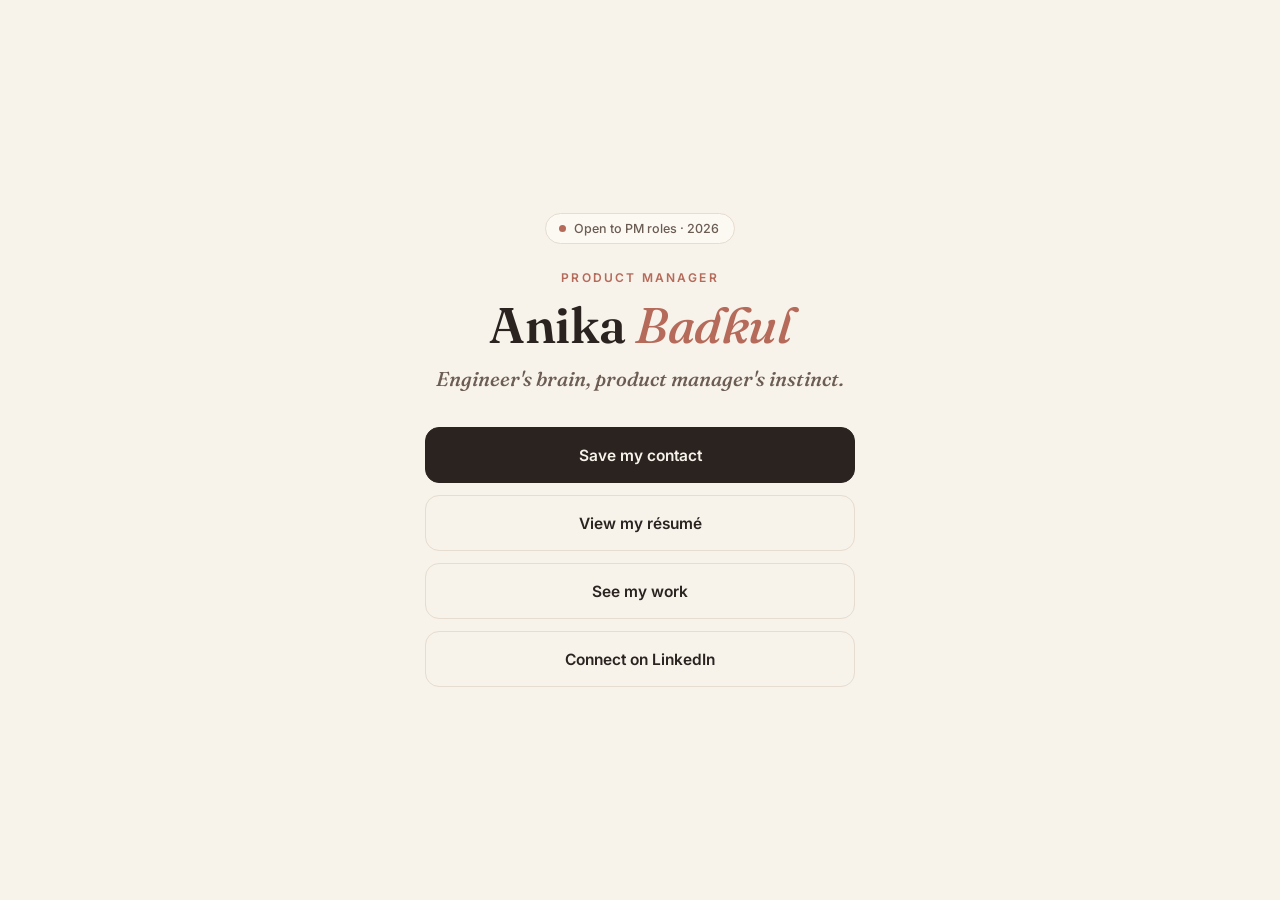
==== card/index.html @ 83bec3c2 "Add NFC tap landing pages: /card and /ghc Permanent /card page plus a seasonal /ghc skin for Grace H" ====
<!DOCTYPE html>
<html lang="en">
<head>
<meta charset="UTF-8">
<meta name="viewport" content="width=device-width, initial-scale=1.0">
<title>Anika Badkul · Product Manager</title>
<link rel="canonical" href="https://anikabadkul.com/card">
<meta name="robots" content="noindex">
<meta name="theme-color" content="#F7F2EA">
<meta name="description" content="Anika Badkul, Product Manager — save contact, résumé, work, and LinkedIn.">
<link rel="icon" type="image/x-icon" href="/favicon.ico">
<link rel="apple-touch-icon" href="/apple-touch-icon.png">
<link rel="preconnect" href="https://fonts.googleapis.com">
<link rel="preconnect" href="https://fonts.gstatic.com" crossorigin>
<link href="https://fonts.googleapis.com/css2?family=Fraunces:ital,opsz,wght@0,9..144,500;0,9..144,600;1,9..144,500&family=Inter:wght@400;500;600&display=swap" rel="stylesheet">
<link rel="stylesheet" href="/card.css">
</head>
<body>
<div class="card">
  <div class="pill reveal"><span class="dot"></span>Open to PM roles · 2026</div>
  <div class="eyebrow reveal">Product Manager</div>
  <h1 class="name reveal">Anika <em>Badkul</em></h1>
  <p class="tagline reveal">Engineer's brain, product manager's instinct.</p>

  <div class="btns">
    <a class="btn btn-fill reveal" href="/contact.vcf" id="btn-contact">Save my contact</a>
    <a class="btn btn-outline reveal" href="/resume.pdf" target="_blank" rel="noopener" id="btn-resume">View my résumé</a>
    <a class="btn btn-outline reveal" href="/work.html" id="btn-work">See my work</a>
    <a class="btn btn-outline reveal" href="https://www.linkedin.com/in/anikabadkul" target="_blank" rel="noopener" id="btn-linkedin">Connect on LinkedIn</a>
  </div>
</div>

<script>
(function(){
  function track(name){
    if (window.va) { window.va('event', { name: name }); }
  }
  var map = {
    'btn-contact': 'card_tap_save_contact',
    'btn-resume': 'card_tap_resume',
    'btn-work': 'card_tap_work',
    'btn-linkedin': 'card_tap_linkedin'
  };
  Object.keys(map).forEach(function(id){
    var el = document.getElementById(id);
    if (el) el.addEventListener('click', function(){ track(map[id]); });
  });
})();
</script>
<script defer src="/_vercel/insights/script.js"></script>
</body>
</html>
---- card.css ----
:root{
  --cream:#F7F2EA;--paper:#FCF9F3;--ink:#2A2320;--ink-soft:#6B5D54;
  --rose:#B56A5A;--line:#E6DCCF;--radius:14px;
  --serif:"Fraunces",Georgia,serif;--sans:"Inter",system-ui,sans-serif;
  --ease:cubic-bezier(.22,.61,.36,1);
}
*{box-sizing:border-box}
html{background:var(--cream)}
body{
  margin:0;font-family:var(--sans);background:var(--cream);color:var(--ink);
  min-height:100vh;display:flex;flex-direction:column;align-items:center;
  padding:clamp(28px,8vh,64px) 20px;
}
.card{
  width:100%;max-width:430px;min-width:0;display:flex;flex-direction:column;align-items:center;
  text-align:center;flex:1;justify-content:center;
}
.pill{
  display:inline-flex;align-items:center;gap:8px;background:var(--paper);
  border:1px solid var(--line);border-radius:40px;padding:7px 15px 7px 13px;
  font-size:12.5px;color:var(--ink-soft);font-weight:500;
}
.dot{width:7px;height:7px;border-radius:50%;background:var(--rose);flex:none}
.eyebrow{
  margin-top:26px;font-size:12px;letter-spacing:.18em;text-transform:uppercase;
  color:var(--rose);font-weight:600;
}
.name{
  font-family:var(--serif);font-size:clamp(38px,10vw,50px);font-weight:600;
  line-height:1.05;letter-spacing:-.01em;color:var(--ink);margin:14px 0 0;
}
.name em{font-style:italic;font-weight:500;color:var(--rose)}
.tagline{
  font-family:var(--serif);font-size:clamp(17px,4.4vw,20px);font-weight:500;
  font-style:italic;color:var(--ink-soft);line-height:1.4;margin:14px 0 0;max-width:32ch;
}
.btns{width:100%;min-width:0;display:flex;flex-direction:column;gap:12px;margin-top:34px}
.btn{
  display:flex;align-items:center;justify-content:center;gap:8px;
  min-height:56px;width:100%;border-radius:var(--radius);
  font-family:var(--sans);font-size:15.5px;font-weight:600;text-decoration:none;
  transition:transform .18s var(--ease),box-shadow .18s var(--ease),background .18s var(--ease);
  cursor:pointer;
}
.btn:active{transform:translateY(1px) scale(.99)}
.btn-fill{background:var(--ink);color:var(--cream);border:1px solid var(--ink)}
.btn-fill:hover{box-shadow:0 12px 26px -14px rgba(42,35,32,.5)}
.btn-outline{background:transparent;color:var(--ink);border:1px solid var(--line)}
.btn-outline:hover{border-color:var(--rose);color:var(--rose)}
.btn:focus-visible{outline:2px solid var(--rose);outline-offset:3px}
footer{
  margin-top:auto;padding-top:40px;font-size:12px;color:var(--ink-soft);
  letter-spacing:.02em;text-align:center;
}
@media (prefers-reduced-motion: no-preference){
  .reveal{opacity:0;transform:translateY(10px);animation:fadeUp .6s var(--ease) forwards}
  .reveal:nth-child(1){animation-delay:.02s}
  .reveal:nth-child(2){animation-delay:.09s}
  .reveal:nth-child(3){animation-delay:.16s}
  .reveal:nth-child(4){animation-delay:.23s}
  @keyframes fadeUp{to{opacity:1;transform:none}}
}
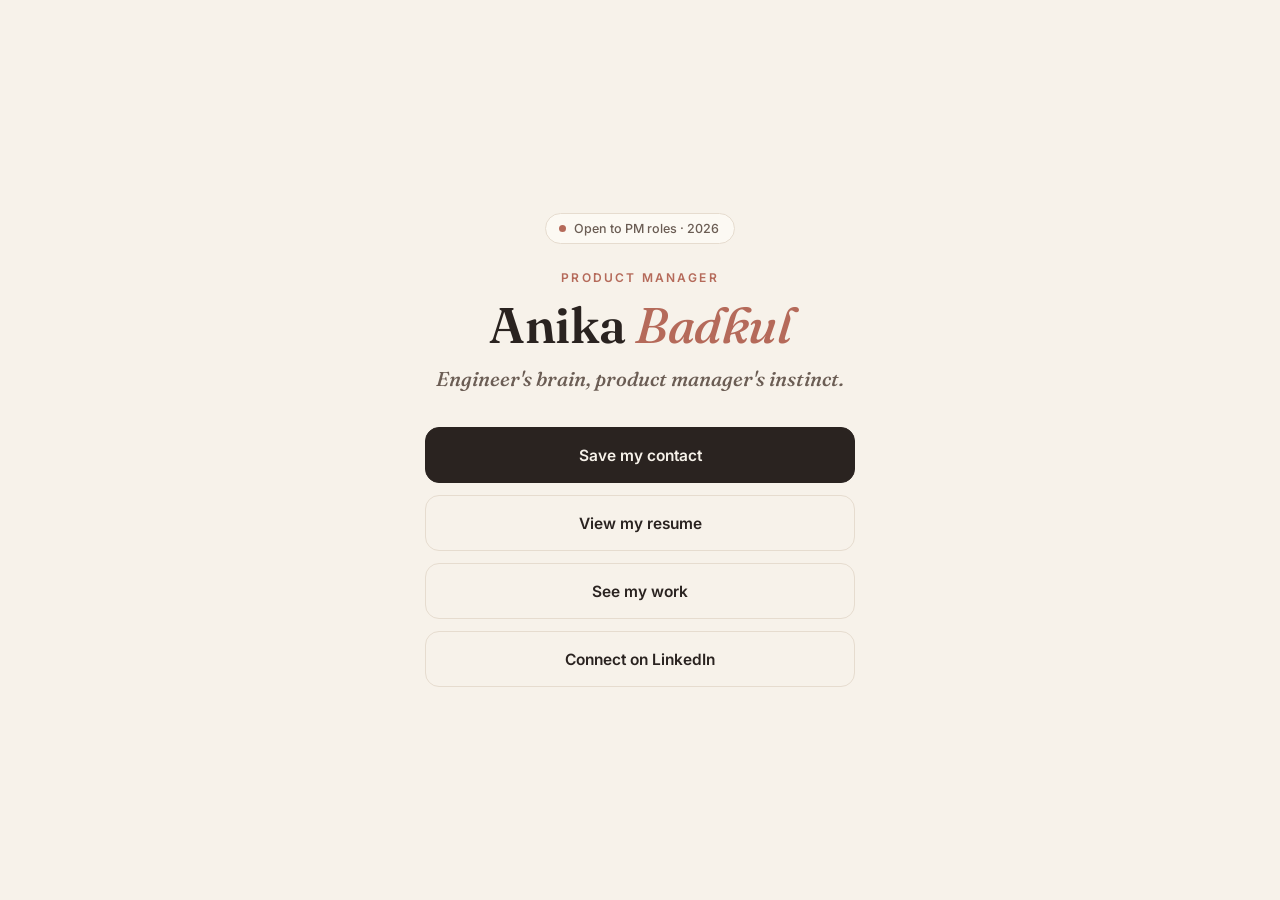
==== commit fb17a372: "Drop accents from résumé text on /card and /ghc Co-Authored-By: Claude Sonnet 5 <noreply@anthropic.c" ====
--- a/card/index.html
+++ b/card/index.html
@@ -7,7 +7,7 @@
 <link rel="canonical" href="https://anikabadkul.com/card">
 <meta name="robots" content="noindex">
 <meta name="theme-color" content="#F7F2EA">
-<meta name="description" content="Anika Badkul, Product Manager — save contact, résumé, work, and LinkedIn.">
+<meta name="description" content="Anika Badkul, Product Manager — save contact, resume, work, and LinkedIn.">
 <link rel="icon" type="image/x-icon" href="/favicon.ico">
 <link rel="apple-touch-icon" href="/apple-touch-icon.png">
 <link rel="preconnect" href="https://fonts.googleapis.com">
@@ -24,7 +24,7 @@
 
   <div class="btns">
     <a class="btn btn-fill reveal" href="/contact.vcf" id="btn-contact">Save my contact</a>
-    <a class="btn btn-outline reveal" href="/resume.pdf" target="_blank" rel="noopener" id="btn-resume">View my résumé</a>
+    <a class="btn btn-outline reveal" href="/resume.pdf" target="_blank" rel="noopener" id="btn-resume">View my resume</a>
     <a class="btn btn-outline reveal" href="/work.html" id="btn-work">See my work</a>
     <a class="btn btn-outline reveal" href="https://www.linkedin.com/in/anikabadkul" target="_blank" rel="noopener" id="btn-linkedin">Connect on LinkedIn</a>
   </div>
